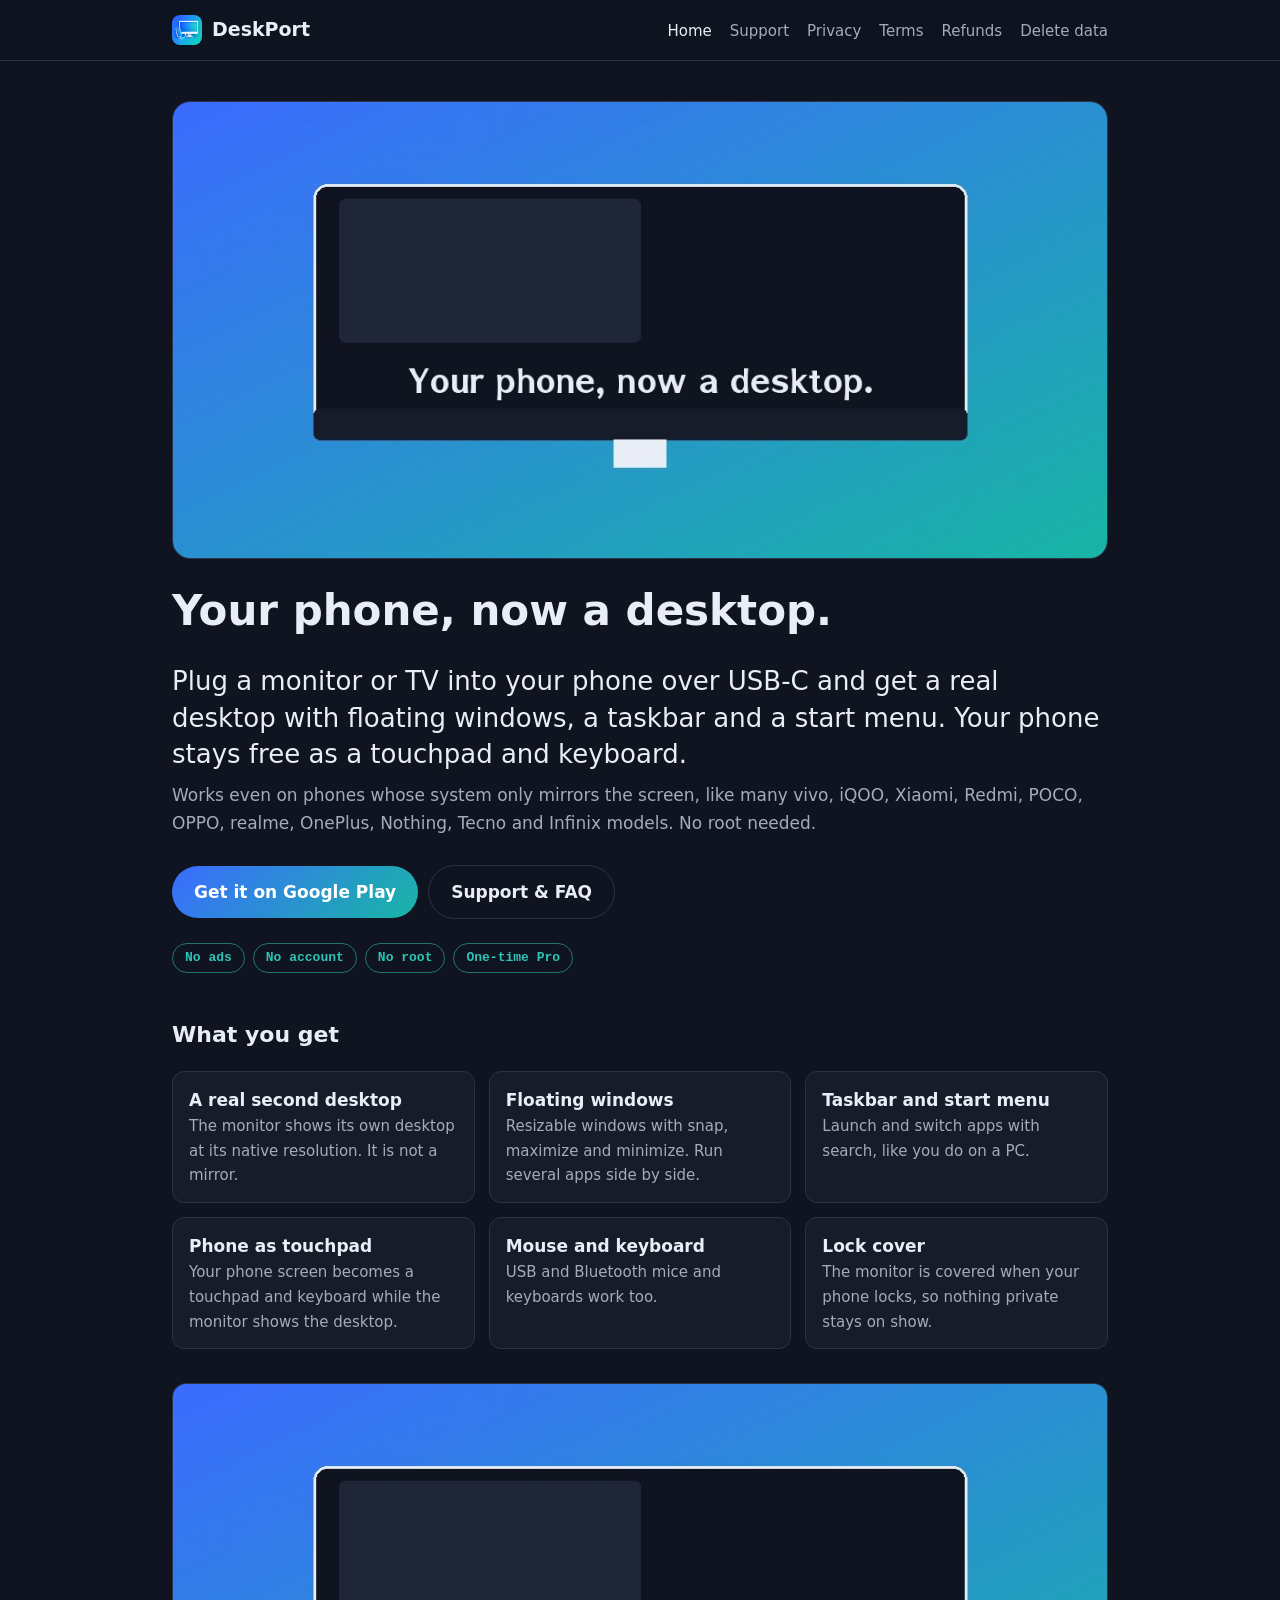
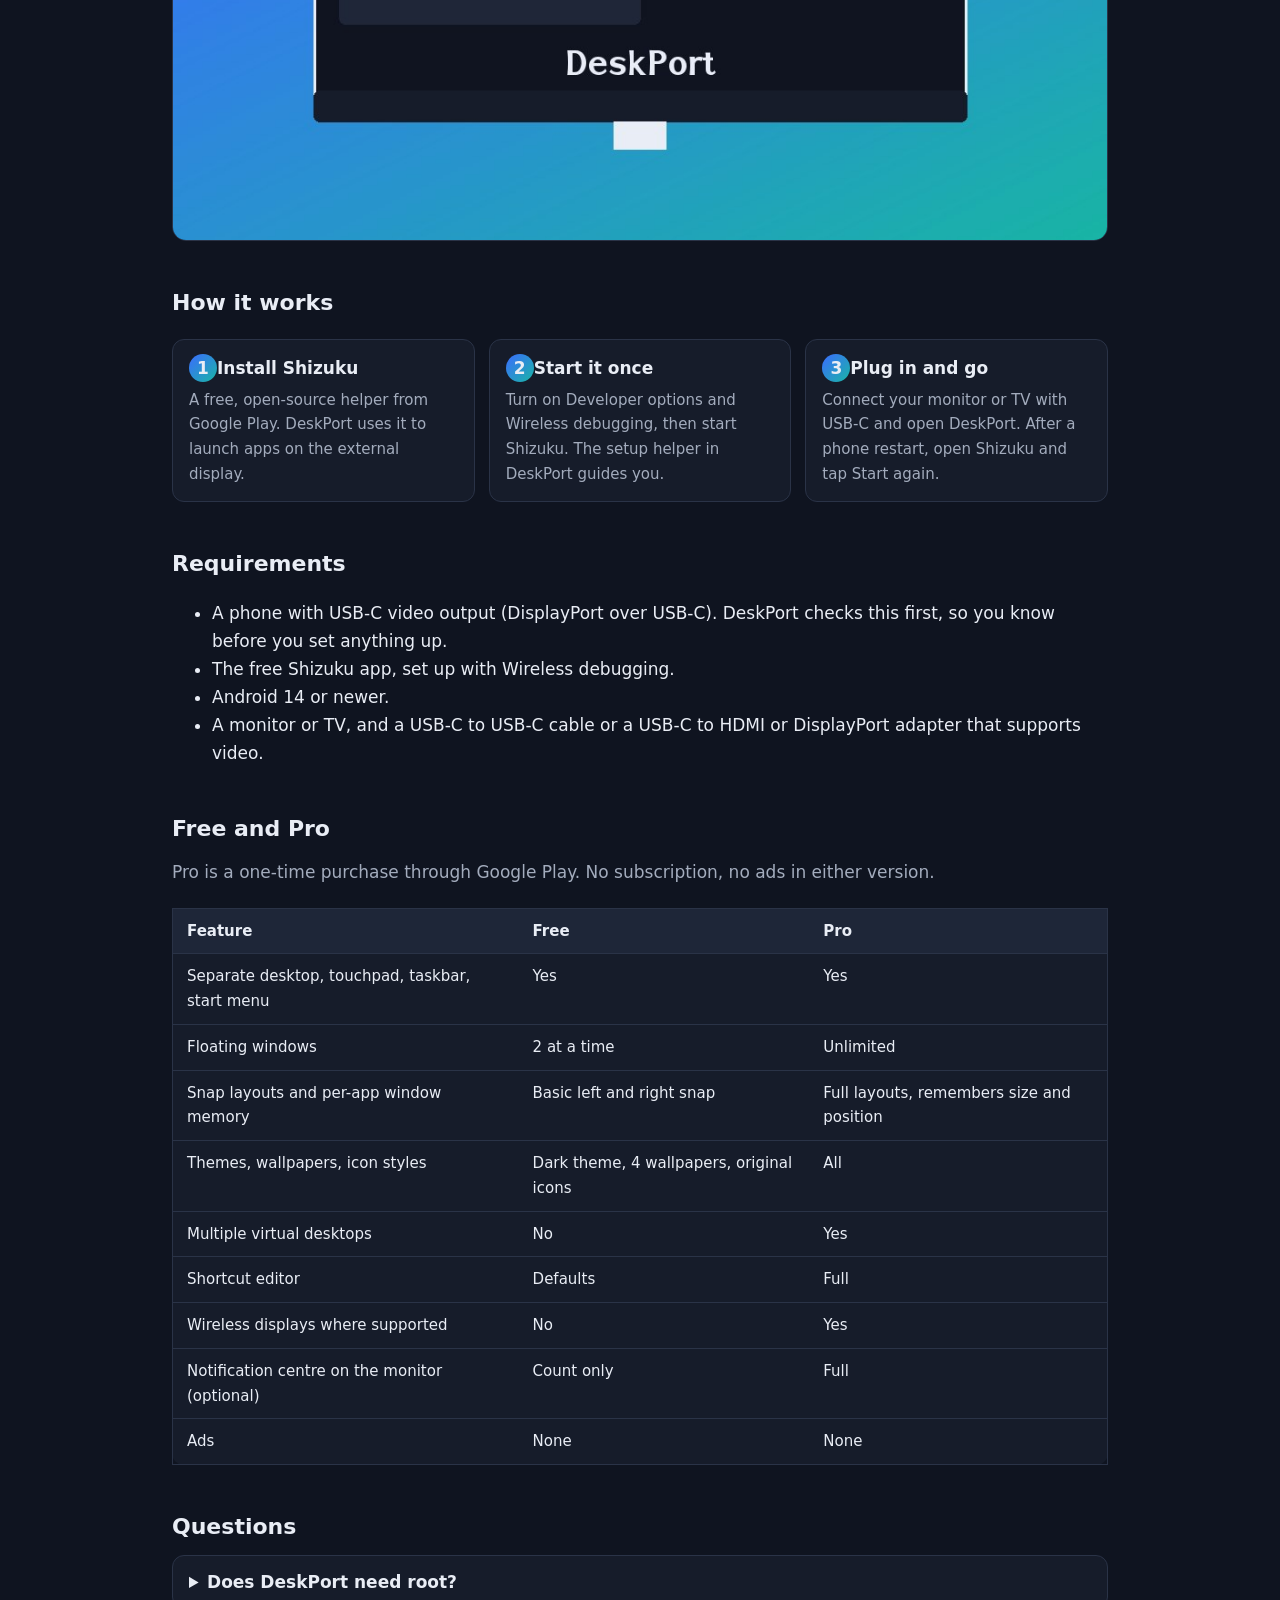
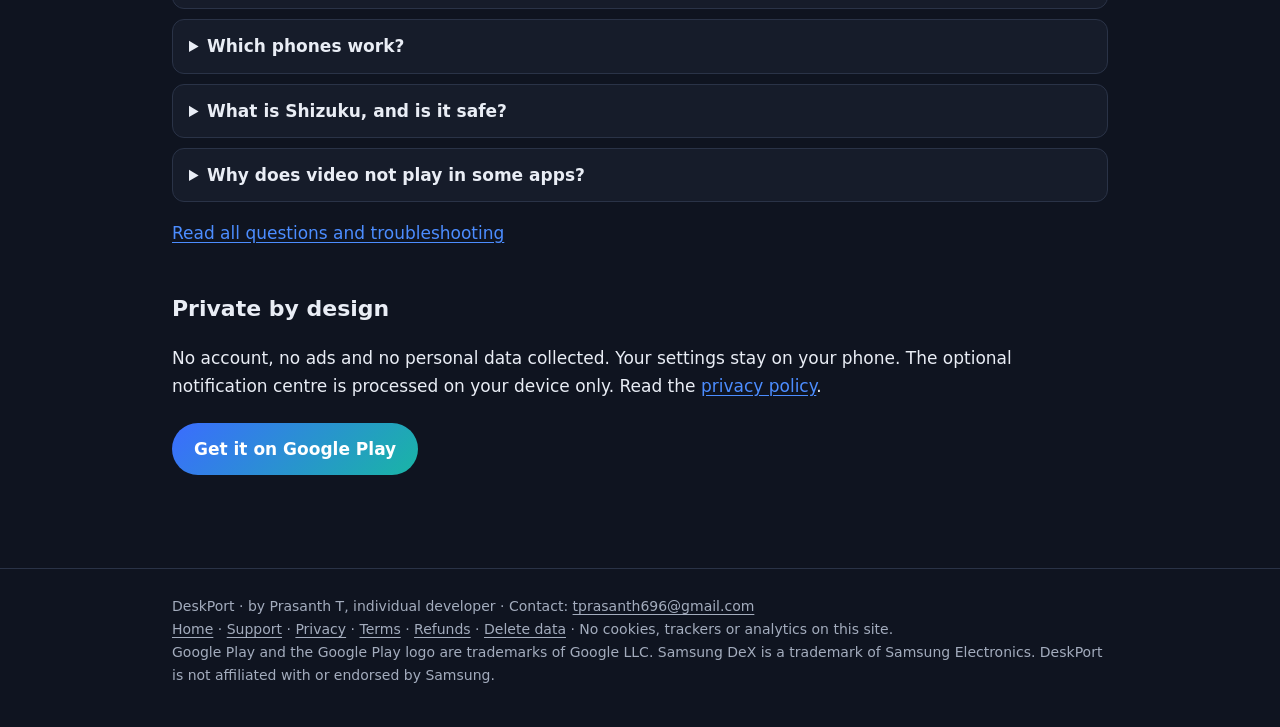
==== index.html @ eba322fe "DeskPort website: landing, privacy, terms, refunds, support, data deletion" ====
<!doctype html>
<html lang="en">
<head>
<meta charset="utf-8">
<meta name="viewport" content="width=device-width, initial-scale=1">
<title>DeskPort: Desktop Mode for PC. Your phone, now a desktop.</title>
<meta name="description" content="DeskPort turns your Android phone into a desktop PC on any monitor or TV over USB-C: windows, taskbar, start menu, mouse and keyboard. No ads, no accounts.">
<meta name="theme-color" content="#0F1420">
<link rel="canonical" href="https://prasantht96.github.io/deskport-site/">
<meta property="og:type" content="website">
<meta property="og:site_name" content="DeskPort">
<meta property="og:title" content="DeskPort: Desktop Mode for PC. Your phone, now a desktop.">
<meta property="og:description" content="DeskPort turns your Android phone into a desktop PC on any monitor or TV over USB-C: windows, taskbar, start menu, mouse and keyboard. No ads, no accounts.">
<meta property="og:url" content="https://prasantht96.github.io/deskport-site/">
<meta property="og:image" content="https://prasantht96.github.io/deskport-site/assets/og-1200x675.jpg">
<meta name="twitter:card" content="summary_large_image">
<meta name="twitter:title" content="DeskPort: Desktop Mode for PC. Your phone, now a desktop.">
<meta name="twitter:description" content="DeskPort turns your Android phone into a desktop PC on any monitor or TV over USB-C: windows, taskbar, start menu, mouse and keyboard. No ads, no accounts.">
<meta name="twitter:image" content="https://prasantht96.github.io/deskport-site/assets/og-1200x675.jpg">
<link rel="icon" type="image/png" sizes="32x32" href="assets/favicon-32.png">
<link rel="apple-touch-icon" href="assets/icon-192.png">
<link rel="stylesheet" href="assets/style.css">
</head>
<body>
<header class="top"><div class="wrap">
<a class="brand" href="index.html"><img src="assets/icon-192.png" alt="" width="30" height="30"><span>DeskPort</span></a>
<nav><a href="index.html" aria-current="page">Home</a><a href="support.html">Support</a><a href="privacy.html">Privacy</a><a href="terms.html">Terms</a><a href="refunds.html">Refunds</a><a href="delete-data.html">Delete data</a></nav>
</div></header>
<main><div class="wrap">
<div class="hero"><img src="assets/hero.jpg" width="1024" height="500" alt="DeskPort: a phone driving a desktop with windows and a taskbar on an external monitor."></div>
<h1 style="margin-top:28px">Your phone, now a desktop.</h1>
<p class="lede">Plug a monitor or TV into your phone over USB-C and get a real desktop with floating windows, a taskbar and a start menu. Your phone stays free as a touchpad and keyboard.</p>
<p class="sub">Works even on phones whose system only mirrors the screen, like many vivo, iQOO, Xiaomi, Redmi, POCO, OPPO, realme, OnePlus, Nothing, Tecno and Infinix models. No root needed.</p>
<p><a class="btn" href="https://play.google.com/store/apps/details?id=com.deskport.app">Get it on Google Play</a><a class="btn ghost" href="support.html">Support &amp; FAQ</a></p>
<ul class="chips"><li>No ads</li><li>No account</li><li>No root</li><li>One-time Pro</li></ul>

<h2>What you get</h2>
<ul class="feat">
<li><b>A real second desktop</b><span>The monitor shows its own desktop at its native resolution. It is not a mirror.</span></li>
<li><b>Floating windows</b><span>Resizable windows with snap, maximize and minimize. Run several apps side by side.</span></li>
<li><b>Taskbar and start menu</b><span>Launch and switch apps with search, like you do on a PC.</span></li>
<li><b>Phone as touchpad</b><span>Your phone screen becomes a touchpad and keyboard while the monitor shows the desktop.</span></li>
<li><b>Mouse and keyboard</b><span>USB and Bluetooth mice and keyboards work too.</span></li>
<li><b>Lock cover</b><span>The monitor is covered when your phone locks, so nothing private stays on show.</span></li>
</ul>
<div class="shot"><img src="assets/feature-1024x500.jpg" width="1024" height="500" alt="DeskPort desktop with floating windows on a monitor." loading="lazy"></div>

<h2>How it works</h2>
<ol class="steps">
<li><b>Install Shizuku</b><span>A free, open-source helper from Google Play. DeskPort uses it to launch apps on the external display.</span></li>
<li><b>Start it once</b><span>Turn on Developer options and Wireless debugging, then start Shizuku. The setup helper in DeskPort guides you.</span></li>
<li><b>Plug in and go</b><span>Connect your monitor or TV with USB-C and open DeskPort. After a phone restart, open Shizuku and tap Start again.</span></li>
</ol>

<h2>Requirements</h2>
<ul>
<li>A phone with USB-C video output (DisplayPort over USB-C). DeskPort checks this first, so you know before you set anything up.</li>
<li>The free Shizuku app, set up with Wireless debugging.</li>
<li>Android 14 or newer.</li>
<li>A monitor or TV, and a USB-C to USB-C cable or a USB-C to HDMI or DisplayPort adapter that supports video.</li>
</ul>

<h2>Free and Pro</h2>
<p class="sub">Pro is a one-time purchase through Google Play. No subscription, no ads in either version.</p>
<div class="tablewrap"><table>
<thead><tr><th>Feature</th><th>Free</th><th>Pro</th></tr></thead>
<tbody>
<tr><td>Separate desktop, touchpad, taskbar, start menu</td><td>Yes</td><td>Yes</td></tr>
<tr><td>Floating windows</td><td>2 at a time</td><td>Unlimited</td></tr>
<tr><td>Snap layouts and per-app window memory</td><td>Basic left and right snap</td><td>Full layouts, remembers size and position</td></tr>
<tr><td>Themes, wallpapers, icon styles</td><td>Dark theme, 4 wallpapers, original icons</td><td>All</td></tr>
<tr><td>Multiple virtual desktops</td><td>No</td><td>Yes</td></tr>
<tr><td>Shortcut editor</td><td>Defaults</td><td>Full</td></tr>
<tr><td>Wireless displays where supported</td><td>No</td><td>Yes</td></tr>
<tr><td>Notification centre on the monitor (optional)</td><td>Count only</td><td>Full</td></tr>
<tr><td>Ads</td><td>None</td><td>None</td></tr>
</tbody></table></div>

<h2>Questions</h2>
<details><summary>Does DeskPort need root?</summary><p>No. No root, no unlocked bootloader and no custom ROM.</p></details>
<details><summary>Which phones work?</summary><p>Phones with USB-C video output (DisplayPort over USB-C) work, including phones whose system only mirrors the screen, such as many vivo, iQOO, Xiaomi, Redmi, POCO, OPPO, realme, OnePlus, Nothing, Tecno and Infinix models. DeskPort checks compatibility first.</p></details>
<details><summary>What is Shizuku, and is it safe?</summary><p>Shizuku is a free, open-source app that lets other apps use limited system features after you approve them. DeskPort uses it to start apps on the external display. It only grants access to apps you allow, and you can revoke access any time in Shizuku.</p></details>
<details><summary>Why does video not play in some apps?</summary><p>Some apps, such as certain streaming apps, use DRM protection and may not play video inside windows. This is a limit set by those apps, not by DeskPort.</p></details>
<p><a href="support.html#faq">Read all questions and troubleshooting</a></p>

<h2>Private by design</h2>
<p>No account, no ads and no personal data collected. Your settings stay on your phone. The optional notification centre is processed on your device only. Read the <a href="privacy.html">privacy policy</a>.</p>
<p><a class="btn" href="https://play.google.com/store/apps/details?id=com.deskport.app">Get it on Google Play</a></p>

</div></main>
<footer><div class="wrap">
DeskPort · by Prasanth T, individual developer · Contact: <a href="mailto:tprasanth696@gmail.com">tprasanth696@gmail.com</a><br>
<a href="index.html">Home</a> · <a href="support.html">Support</a> · <a href="privacy.html">Privacy</a> · <a href="terms.html">Terms</a> · <a href="refunds.html">Refunds</a> · <a href="delete-data.html">Delete data</a> · No cookies, trackers or analytics on this site.<br>
Google Play and the Google Play logo are trademarks of Google LLC. Samsung DeX is a trademark of Samsung Electronics. DeskPort is not affiliated with or endorsed by Samsung.
</div></footer>
</body>
</html>
---- assets/style.css ----
:root{--bg:#0F1420;--panel:#161C2A;--panel2:#1E2638;--rule:#2a3347;--fg:#E9EDF5;--muted:#A3ACBD;--primary:#4C8DFF;--teal:#2EC4B6;--grad:linear-gradient(135deg,#3B6CFF,#19B5A5)}
*{box-sizing:border-box}html{-webkit-text-size-adjust:100%}
body{margin:0;background:var(--bg);color:var(--fg);font:17px/1.65 system-ui,-apple-system,"Segoe UI",Roboto,"Helvetica Neue",Arial,sans-serif}
a{color:var(--primary);text-underline-offset:3px}a:hover{color:#8bb4ff}
code{font:14px/1.4 ui-monospace,SFMono-Regular,Menlo,Consolas,monospace;background:var(--panel2);padding:1px 5px;border-radius:4px}
.wrap{max-width:980px;margin:0 auto;padding:0 22px}
header.top{border-bottom:1px solid var(--rule);background:rgba(15,20,32,.94);position:sticky;top:0;z-index:5;backdrop-filter:blur(6px)}
header.top .wrap{display:flex;align-items:center;justify-content:space-between;min-height:60px;gap:16px;flex-wrap:wrap}
.brand{display:inline-flex;align-items:center;gap:10px;color:var(--fg);text-decoration:none;font-weight:800;font-size:19px}
.brand img{width:30px;height:30px;border-radius:8px}
nav a{color:var(--muted);text-decoration:none;margin-left:18px;font-size:15px}nav a:hover,nav a[aria-current]{color:var(--fg)}
main{padding:40px 0 70px}
.hero{border-radius:18px;overflow:hidden;border:1px solid var(--rule)}
.hero img{display:block;width:100%;height:auto}
.lede{font-size:clamp(20px,3vw,26px);line-height:1.4;margin:28px 0 8px}
.sub{color:var(--muted);margin:0 0 22px}
.btn{display:inline-block;background:var(--grad);color:#fff;font-weight:700;text-decoration:none;padding:12px 22px;border-radius:999px;margin:6px 10px 6px 0}
.btn:hover{color:#fff;filter:brightness(1.1)}
.btn.ghost{background:transparent;color:var(--fg);border:1px solid var(--rule)}
.chips{display:flex;flex-wrap:wrap;gap:8px;margin:18px 0 6px;padding:0;list-style:none}
.chips li{border:1px solid rgba(46,196,182,.55);color:var(--teal);border-radius:999px;padding:4px 12px;font:600 13px/1.6 ui-monospace,Menlo,Consolas,monospace}
h1{font-size:clamp(28px,5vw,42px);line-height:1.15;margin:0 0 14px}
h2{font-size:22px;margin:44px 0 10px}
h3{font-size:18px;margin:26px 0 6px}
.feat{display:grid;grid-template-columns:repeat(auto-fill,minmax(250px,1fr));gap:14px;padding:0;list-style:none}
.feat li{background:var(--panel);border:1px solid var(--rule);border-radius:12px;padding:14px 16px}
.feat span{display:block;color:var(--muted);font-size:15px}
.steps{counter-reset:s;padding:0;list-style:none;display:grid;grid-template-columns:repeat(auto-fill,minmax(250px,1fr));gap:14px}
.steps li{counter-increment:s;background:var(--panel);border:1px solid var(--rule);border-radius:12px;padding:14px 16px}
.steps li::before{content:counter(s);display:inline-flex;align-items:center;justify-content:center;width:28px;height:28px;border-radius:50%;background:var(--grad);font-weight:800;margin-bottom:6px}
.steps span{display:block;color:var(--muted);font-size:15px}
.shot{margin:34px 0 0;border-radius:14px;overflow:hidden;border:1px solid var(--rule)}.shot img{display:block;width:100%;height:auto}
.tablewrap{overflow-x:auto}
table{border-collapse:collapse;width:100%;background:var(--panel);border:1px solid var(--rule);border-radius:12px;font-size:15px}
th,td{text-align:left;padding:10px 14px;border-bottom:1px solid var(--rule);vertical-align:top}
th{background:var(--panel2)}tr:last-child td{border-bottom:0}
.doc h2{border-top:1px solid var(--rule);padding-top:18px}
.doc ul,.doc ol{padding-left:22px}
.note{background:var(--panel);border-left:3px solid var(--teal);padding:10px 16px;border-radius:0 10px 10px 0;color:#cfd5e1}
details{background:var(--panel);border:1px solid var(--rule);border-radius:12px;padding:12px 16px;margin:10px 0}
summary{cursor:pointer;font-weight:650}details p,details ol,details ul{color:#cfd5e1}
footer{border-top:1px solid var(--rule);color:var(--muted);font-size:14px;padding:26px 0 40px}
footer a{color:var(--muted)}
:focus-visible{outline:2px solid var(--teal);outline-offset:2px}
@media (max-width:640px){nav a{margin-left:0;margin-right:14px;font-size:14px}nav{width:100%}}
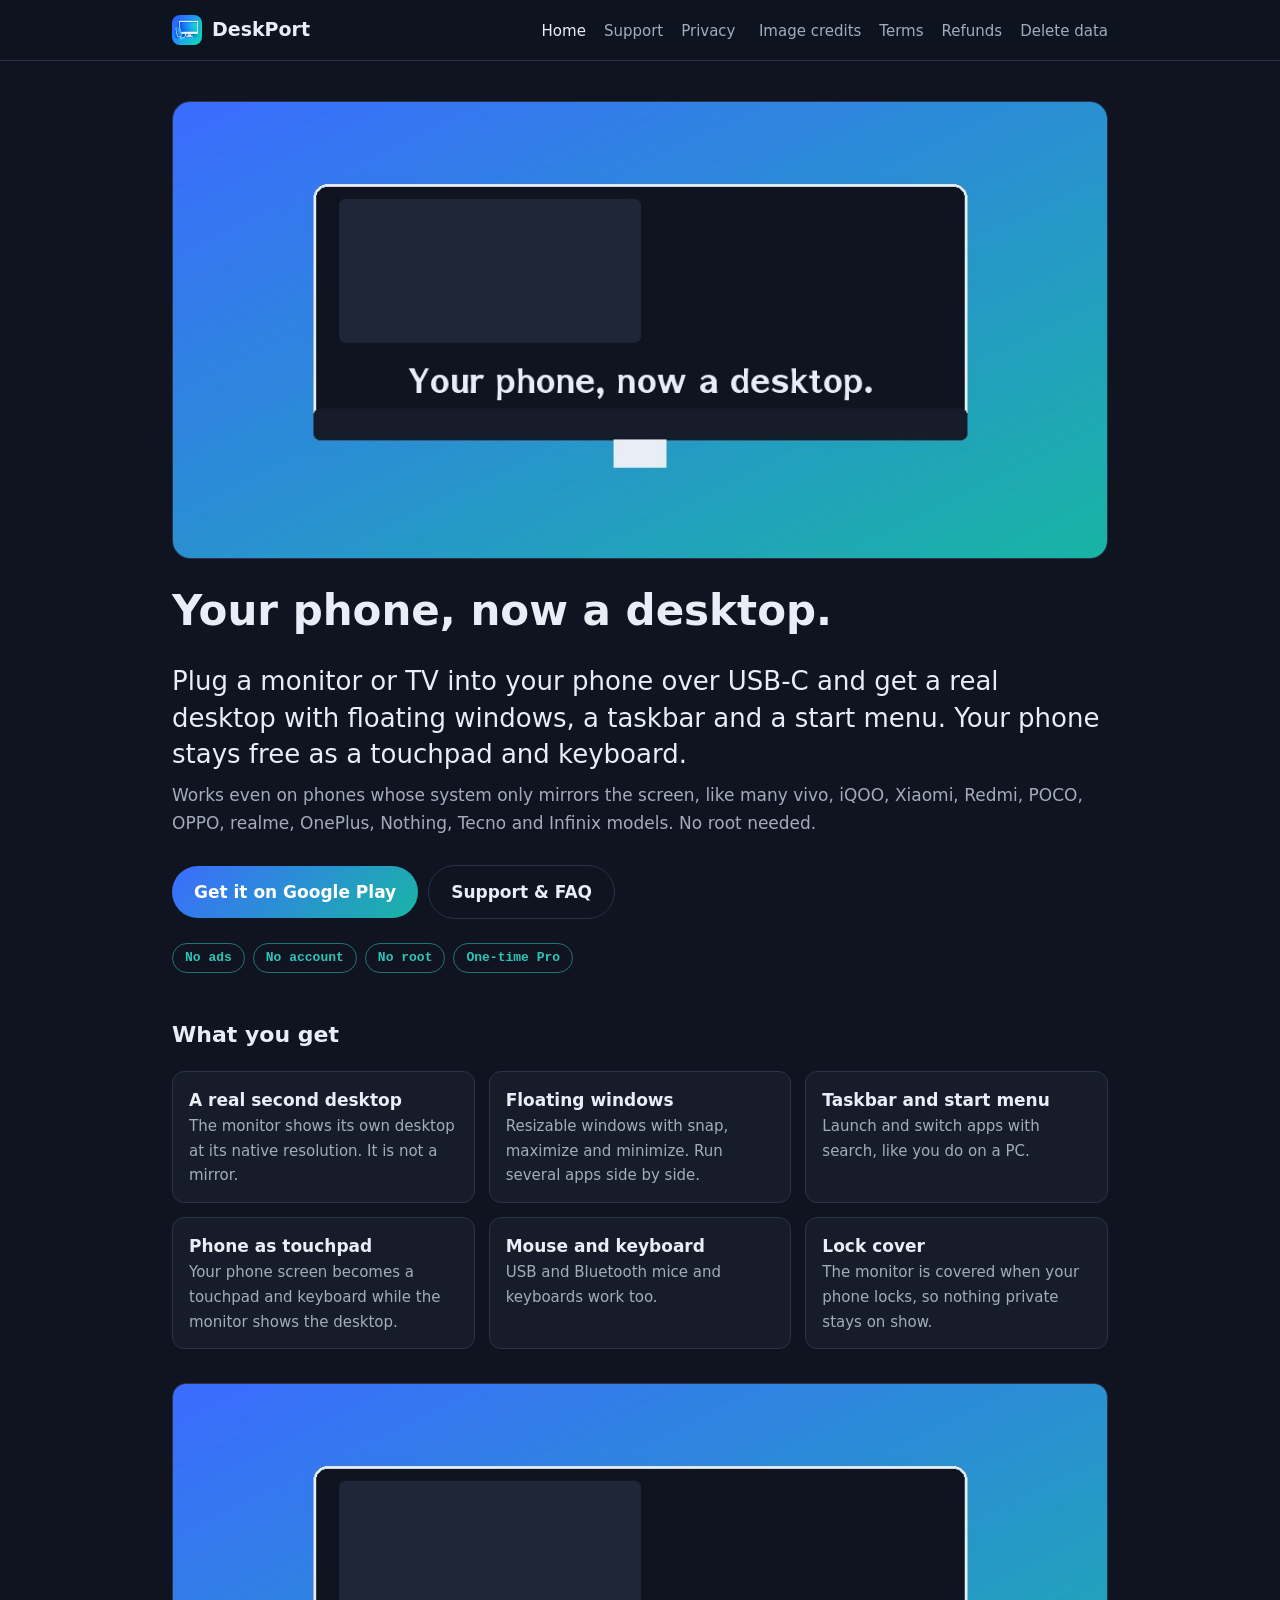
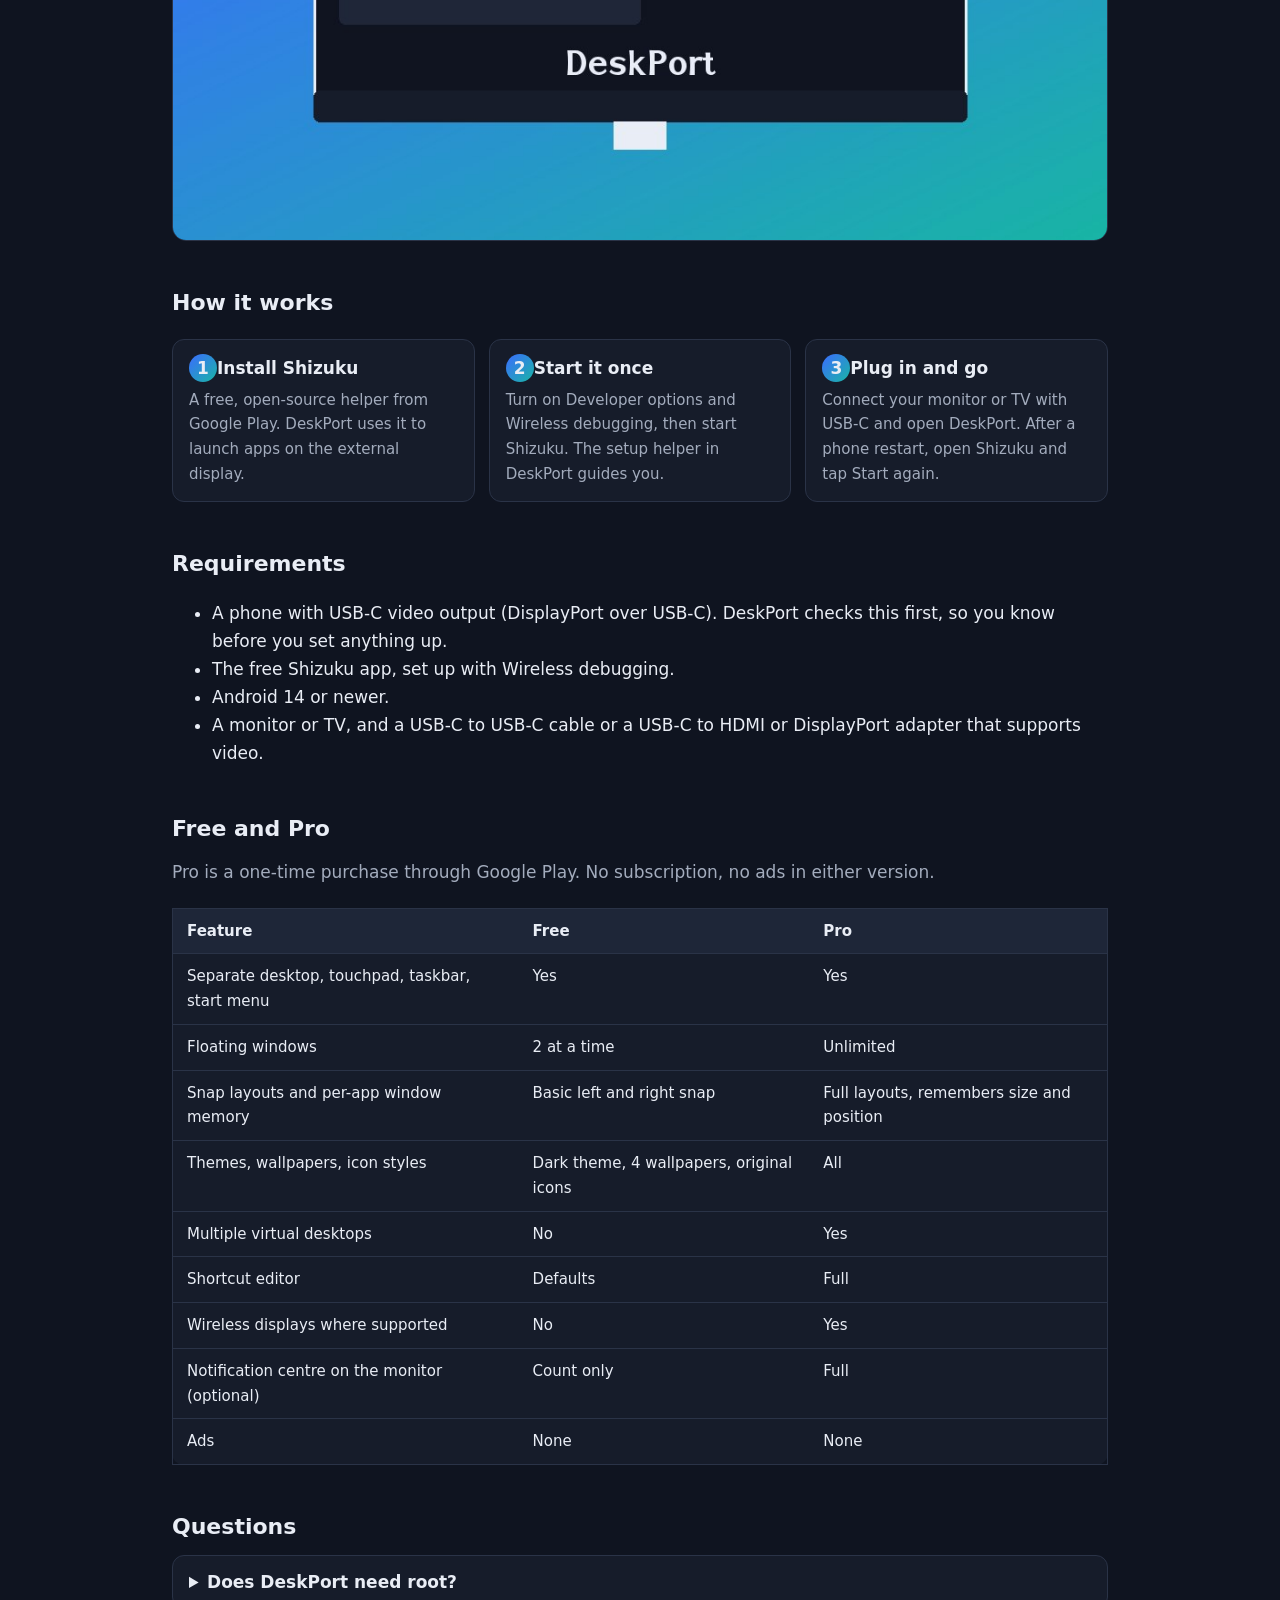
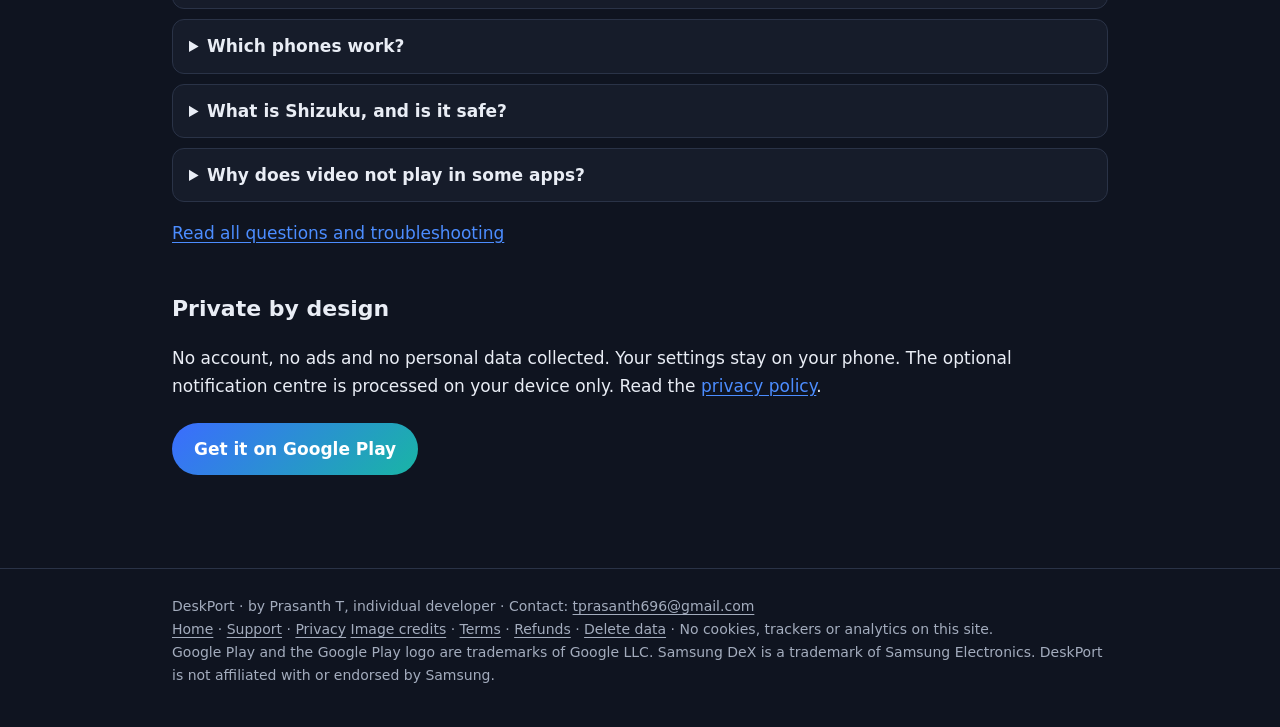
==== commit cd3b3ce6: "Online wallpaper catalogue (8 open-licence images), image credits page, privacy note" ====
--- a/index.html
+++ b/index.html
@@ -24,7 +24,7 @@
 <body>
 <header class="top"><div class="wrap">
 <a class="brand" href="index.html"><img src="assets/icon-192.png" alt="" width="30" height="30"><span>DeskPort</span></a>
-<nav><a href="index.html" aria-current="page">Home</a><a href="support.html">Support</a><a href="privacy.html">Privacy</a><a href="terms.html">Terms</a><a href="refunds.html">Refunds</a><a href="delete-data.html">Delete data</a></nav>
+<nav><a href="index.html" aria-current="page">Home</a><a href="support.html">Support</a><a href="privacy.html">Privacy</a> <a href="credits.html">Image credits</a><a href="terms.html">Terms</a><a href="refunds.html">Refunds</a><a href="delete-data.html">Delete data</a></nav>
 </div></header>
 <main><div class="wrap">
 <div class="hero"><img src="assets/hero.jpg" width="1024" height="500" alt="DeskPort: a phone driving a desktop with windows and a taskbar on an external monitor."></div>
@@ -90,7 +90,7 @@
 </div></main>
 <footer><div class="wrap">
 DeskPort · by Prasanth T, individual developer · Contact: <a href="mailto:tprasanth696@gmail.com">tprasanth696@gmail.com</a><br>
-<a href="index.html">Home</a> · <a href="support.html">Support</a> · <a href="privacy.html">Privacy</a> · <a href="terms.html">Terms</a> · <a href="refunds.html">Refunds</a> · <a href="delete-data.html">Delete data</a> · No cookies, trackers or analytics on this site.<br>
+<a href="index.html">Home</a> · <a href="support.html">Support</a> · <a href="privacy.html">Privacy</a> <a href="credits.html">Image credits</a> · <a href="terms.html">Terms</a> · <a href="refunds.html">Refunds</a> · <a href="delete-data.html">Delete data</a> · No cookies, trackers or analytics on this site.<br>
 Google Play and the Google Play logo are trademarks of Google LLC. Samsung DeX is a trademark of Samsung Electronics. DeskPort is not affiliated with or endorsed by Samsung.
 </div></footer>
 </body>
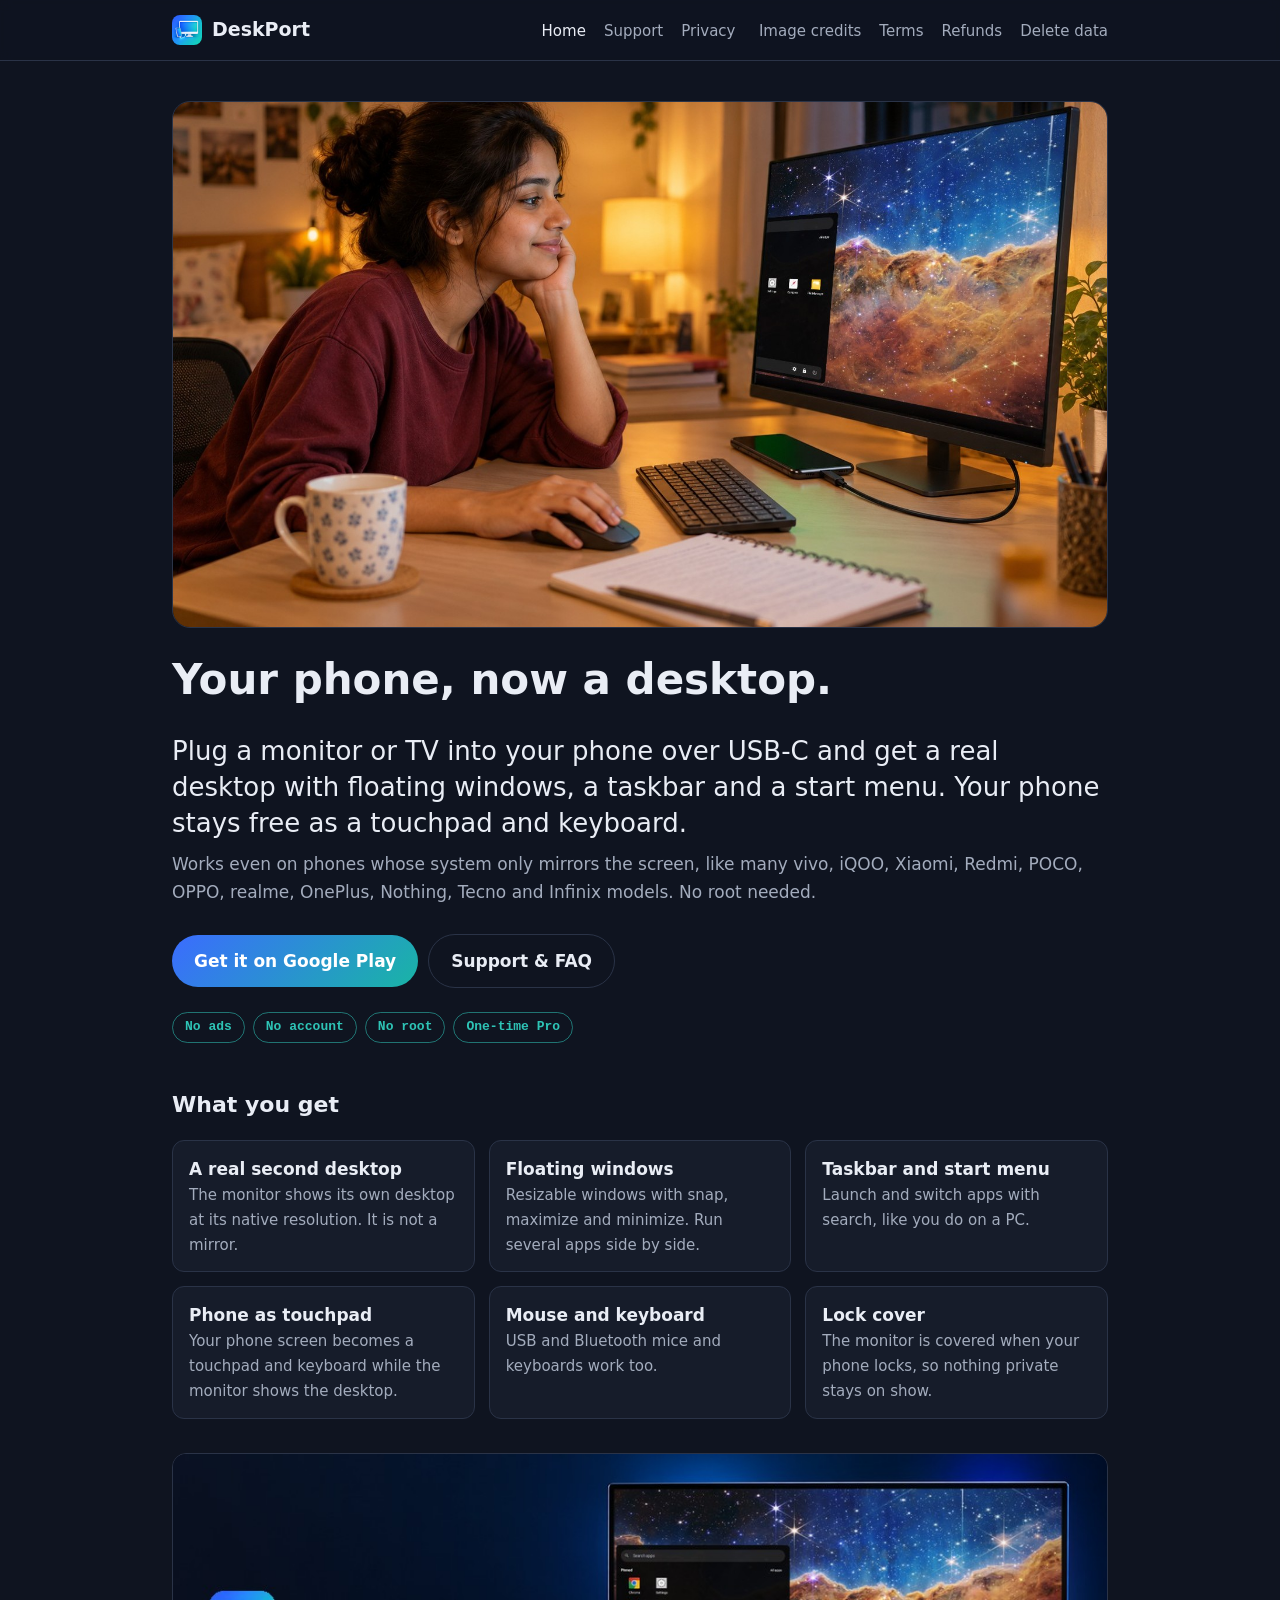
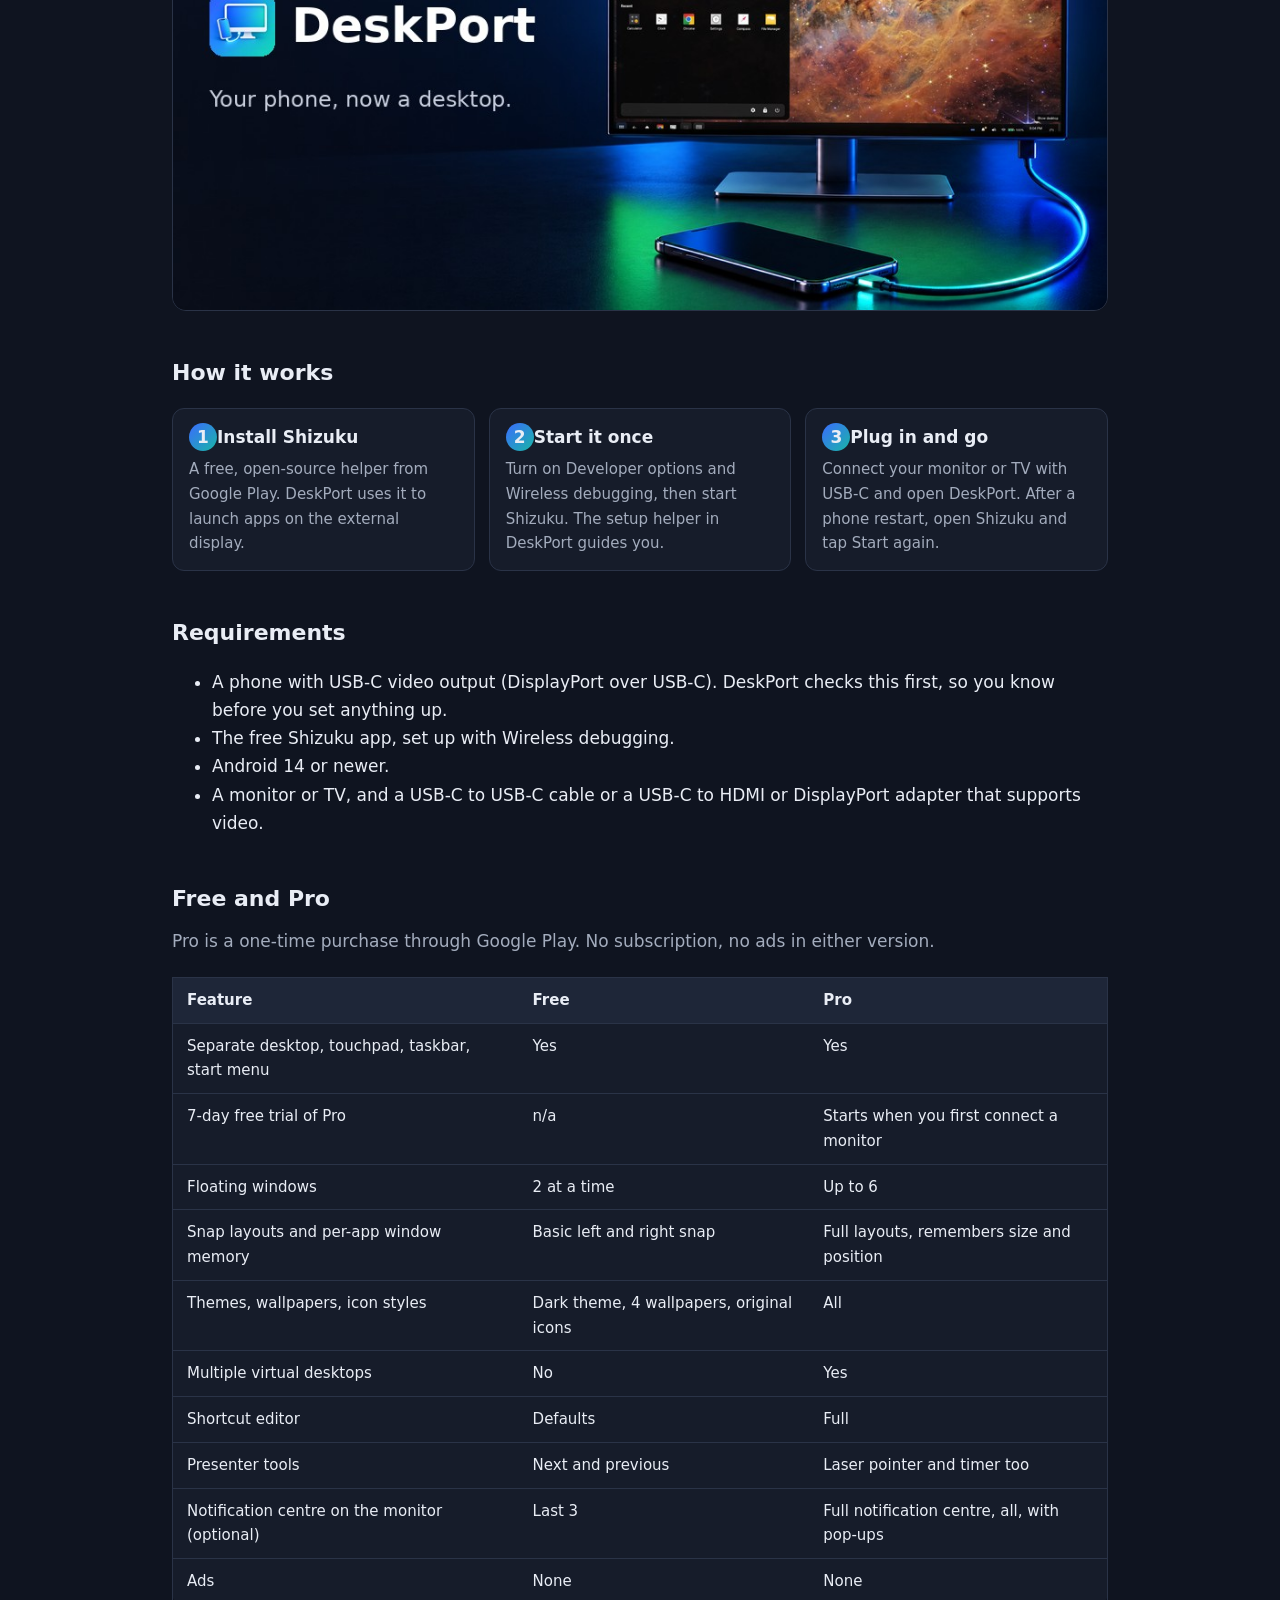
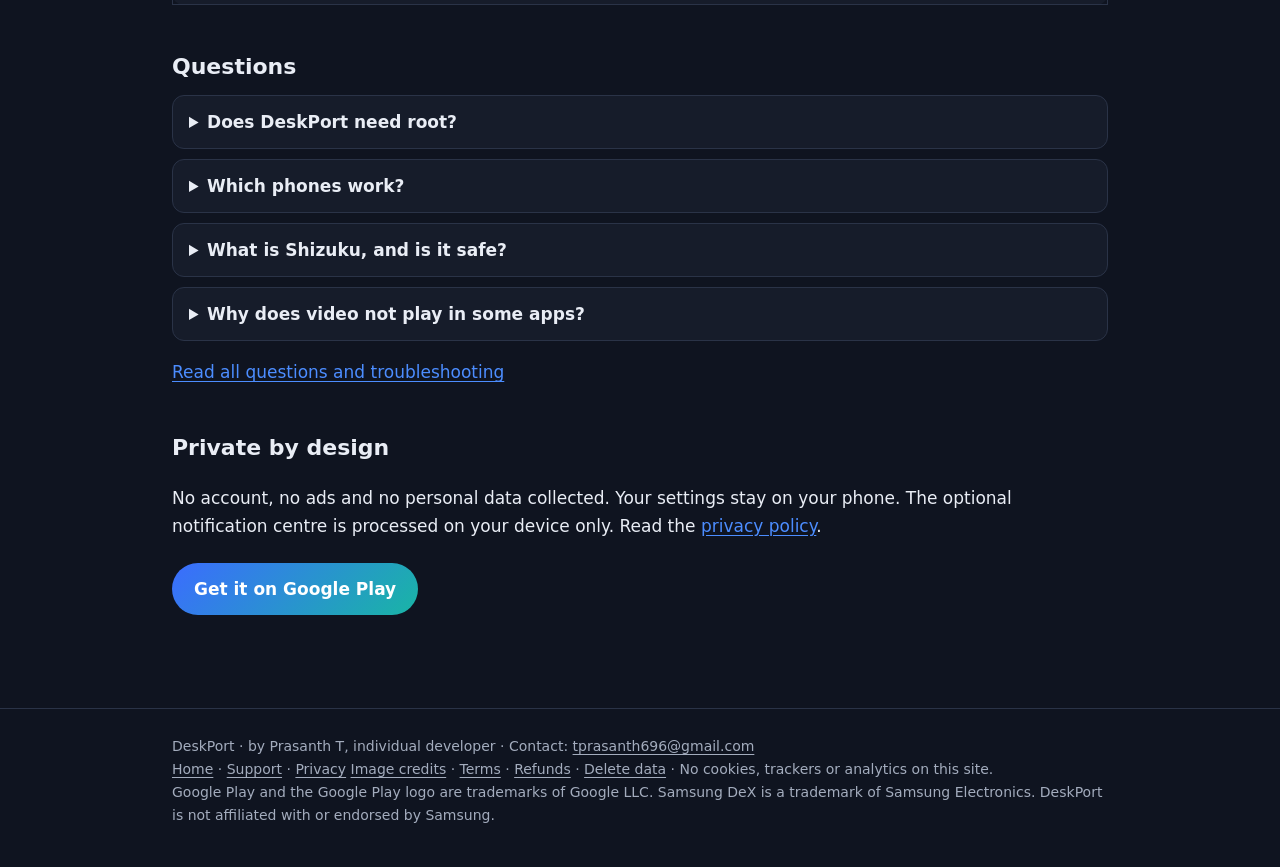
==== commit 6b310255: "Title: DeskPort: Phone Desktop Mode" ====
--- a/index.html
+++ b/index.html
@@ -3,18 +3,18 @@
 <head>
 <meta charset="utf-8">
 <meta name="viewport" content="width=device-width, initial-scale=1">
-<title>DeskPort: Desktop Mode for PC. Your phone, now a desktop.</title>
+<title>DeskPort: Phone Desktop Mode. Your phone, now a desktop.</title>
 <meta name="description" content="DeskPort turns your Android phone into a desktop PC on any monitor or TV over USB-C: windows, taskbar, start menu, mouse and keyboard. No ads, no accounts.">
 <meta name="theme-color" content="#0F1420">
 <link rel="canonical" href="https://prasantht96.github.io/deskport-site/">
 <meta property="og:type" content="website">
 <meta property="og:site_name" content="DeskPort">
-<meta property="og:title" content="DeskPort: Desktop Mode for PC. Your phone, now a desktop.">
+<meta property="og:title" content="DeskPort: Phone Desktop Mode. Your phone, now a desktop.">
 <meta property="og:description" content="DeskPort turns your Android phone into a desktop PC on any monitor or TV over USB-C: windows, taskbar, start menu, mouse and keyboard. No ads, no accounts.">
 <meta property="og:url" content="https://prasantht96.github.io/deskport-site/">
 <meta property="og:image" content="https://prasantht96.github.io/deskport-site/assets/og-1200x675.jpg">
 <meta name="twitter:card" content="summary_large_image">
-<meta name="twitter:title" content="DeskPort: Desktop Mode for PC. Your phone, now a desktop.">
+<meta name="twitter:title" content="DeskPort: Phone Desktop Mode. Your phone, now a desktop.">
 <meta name="twitter:description" content="DeskPort turns your Android phone into a desktop PC on any monitor or TV over USB-C: windows, taskbar, start menu, mouse and keyboard. No ads, no accounts.">
 <meta name="twitter:image" content="https://prasantht96.github.io/deskport-site/assets/og-1200x675.jpg">
 <link rel="icon" type="image/png" sizes="32x32" href="assets/favicon-32.png">
@@ -66,13 +66,14 @@
 <thead><tr><th>Feature</th><th>Free</th><th>Pro</th></tr></thead>
 <tbody>
 <tr><td>Separate desktop, touchpad, taskbar, start menu</td><td>Yes</td><td>Yes</td></tr>
-<tr><td>Floating windows</td><td>2 at a time</td><td>Unlimited</td></tr>
+<tr><td>7-day free trial of Pro</td><td>n/a</td><td>Starts when you first connect a monitor</td></tr>
+<tr><td>Floating windows</td><td>2 at a time</td><td>Up to 6</td></tr>
 <tr><td>Snap layouts and per-app window memory</td><td>Basic left and right snap</td><td>Full layouts, remembers size and position</td></tr>
 <tr><td>Themes, wallpapers, icon styles</td><td>Dark theme, 4 wallpapers, original icons</td><td>All</td></tr>
 <tr><td>Multiple virtual desktops</td><td>No</td><td>Yes</td></tr>
 <tr><td>Shortcut editor</td><td>Defaults</td><td>Full</td></tr>
-<tr><td>Wireless displays where supported</td><td>No</td><td>Yes</td></tr>
-<tr><td>Notification centre on the monitor (optional)</td><td>Count only</td><td>Full</td></tr>
+<tr><td>Presenter tools</td><td>Next and previous</td><td>Laser pointer and timer too</td></tr>
+<tr><td>Notification centre on the monitor (optional)</td><td>Last 3</td><td>Full notification centre, all, with pop-ups</td></tr>
 <tr><td>Ads</td><td>None</td><td>None</td></tr>
 </tbody></table></div>
 
